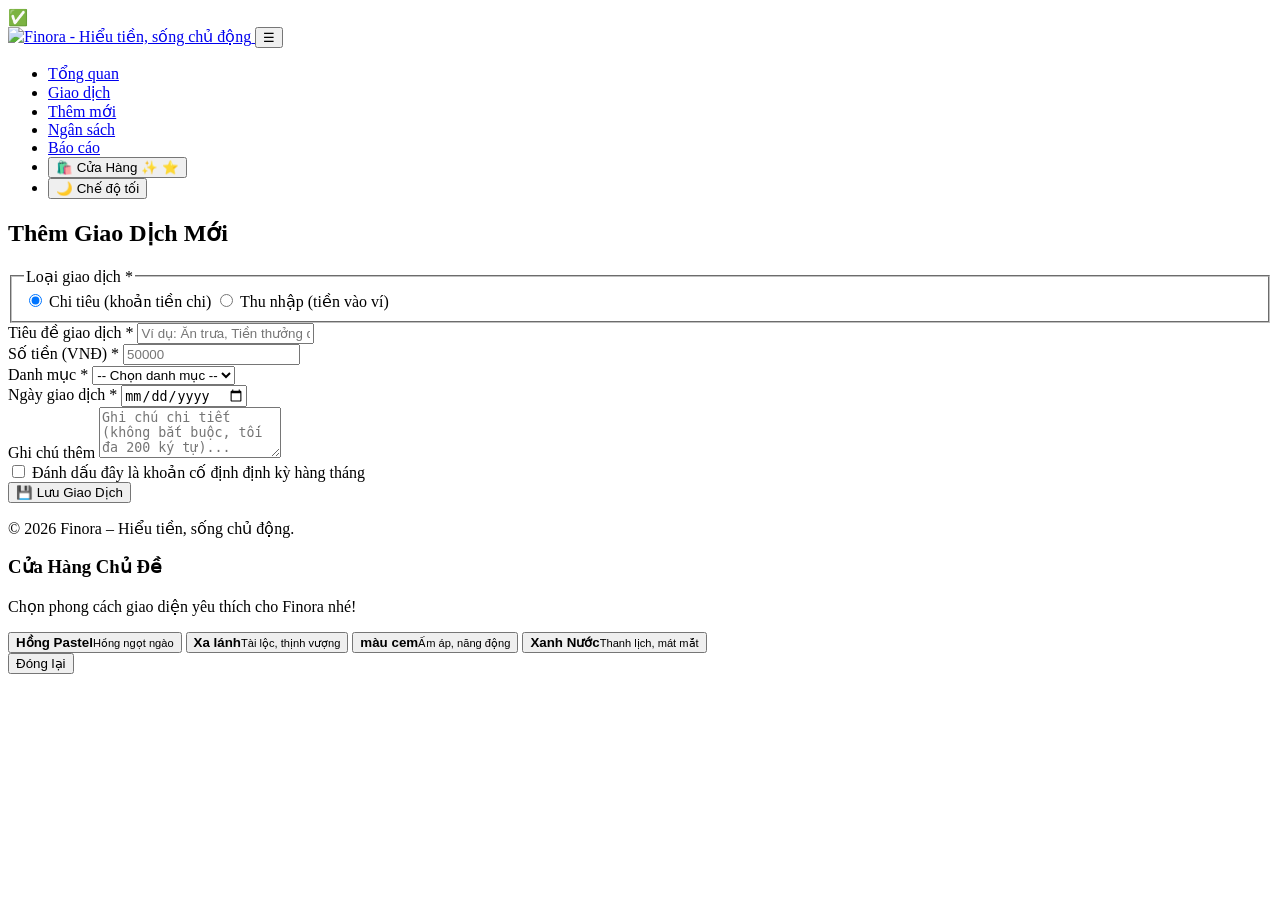
==== add-transaction.html @ 33b2a03c "Add files via upload" ====
<!DOCTYPE html>
<html lang="vi">
<head>
  <meta charset="UTF-8">
  <meta name="viewport" content="width=device-width, initial-scale=1.0">
  <title>Finora - Thêm Giao Dịch</title>
  <link rel="icon" type="image/png" href="images/favicon-finora.png">
  <link rel="apple-touch-icon" href="images/favicon-finora.png">
  <meta name="theme-color" content="#1e40af">
  <link rel="stylesheet" href="css/style.css">
  <link rel="stylesheet" href="css/responsive.css">
  <script src="js/main.js"></script>
</head>
<body>

  <!-- Thông báo nổi (toast) -->
  <div id="toastMessage" class="toast" role="status" aria-live="polite">
    <span aria-hidden="true">✅</span>
    <span id="toastText"></span>
  </div>

  <!-- Header & thanh điều hướng -->
  <header class="header">
    <div class="container header-content">
      <a href="index.html" class="logo" aria-label="Finora - Trang chủ">
        <img src="images/navbar-finora.png" alt="Finora - Hiểu tiền, sống chủ động">
      </a>
      <button class="nav-toggle" id="navToggle" type="button" aria-label="Mở menu" aria-expanded="false" aria-controls="mainNav">☰</button>
      <nav class="navbar" id="mainNav" aria-label="Menu chính">
        <ul>
          <li><a href="index.html">Tổng quan</a></li>
          <li><a href="transactions.html">Giao dịch</a></li>
          <li><a href="add-transaction.html" class="active" aria-current="page">Thêm mới</a></li>
          <li><a href="budget.html">Ngân sách</a></li>
          <li><a href="reports.html">Báo cáo</a></li>
          <li>
            <button id="themeStoreBtn" class="theme-store-btn" type="button">
              🛍️ Cửa Hàng
              <span class="sparkle-icon sparkle-1" aria-hidden="true">✨</span>
              <span class="sparkle-icon sparkle-2" aria-hidden="true">⭐</span>
            </button>
          </li>
          <li>
            <button id="themeToggleBtn" class="theme-toggle-btn" type="button">🌙 Chế độ tối</button>
          </li>
        </ul>
      </nav>
    </div>
  </header>

  <main class="main-content">
    <div class="container">
      <div class="form-card">
        <h2 class="form-title">Thêm Giao Dịch Mới</h2>

        <!-- FORM 1: thêm / sửa giao dịch (7 loại input, validation bằng JS) -->
        <form id="transactionForm" novalidate>

          <!-- 1. Radio: loại giao dịch -->
          <fieldset class="form-group form-fieldset">
            <legend class="form-label">Loại giao dịch <span class="required">*</span></legend>
            <div class="radio-group">
              <label class="radio-item" for="typeExpense">
                <input type="radio" id="typeExpense" name="transactionType" value="expense" checked>
                Chi tiêu (khoản tiền chi)
              </label>
              <label class="radio-item" for="typeIncome">
                <input type="radio" id="typeIncome" name="transactionType" value="income">
                Thu nhập (tiền vào ví)
              </label>
            </div>
          </fieldset>

          <!-- 2. Text: tiêu đề -->
          <div class="form-group">
            <label class="form-label" for="transTitle">Tiêu đề giao dịch <span class="required">*</span></label>
            <input type="text" id="transTitle" class="form-control" maxlength="80" placeholder="Ví dụ: Ăn trưa, Tiền thưởng dự án...">
            <span class="error-message" id="transTitleError"></span>
          </div>

          <div class="form-row">
            <!-- 3. Number: số tiền -->
            <div class="form-group">
              <label class="form-label" for="transAmount">Số tiền (VNĐ) <span class="required">*</span></label>
              <input type="number" id="transAmount" class="form-control" placeholder="50000" min="1000">
              <span class="error-message" id="transAmountError"></span>
            </div>

            <!-- 4. Select: danh mục -->
            <div class="form-group">
              <label class="form-label" for="transCategory">Danh mục <span class="required">*</span></label>
              <select id="transCategory" class="form-control">
                <option value="">-- Chọn danh mục --</option>
                <option value="Ăn uống">Ăn uống</option>
                <option value="Học tập">Học tập</option>
                <option value="Nhà ở">Nhà ở</option>
                <option value="Di chuyển">Di chuyển</option>
                <option value="Mua sắm">Mua sắm</option>
                <option value="Lương">Lương</option>
                <option value="Khác">Khác</option>
              </select>
              <span class="error-message" id="transCategoryError"></span>
            </div>
          </div>

          <!-- 5. Date: ngày giao dịch -->
          <div class="form-group">
            <label class="form-label" for="transDate">Ngày giao dịch <span class="required">*</span></label>
            <input type="date" id="transDate" class="form-control">
            <span class="error-message" id="transDateError"></span>
          </div>

          <!-- 6. Textarea: ghi chú -->
          <div class="form-group">
            <label class="form-label" for="transNote">Ghi chú thêm</label>
            <textarea id="transNote" class="form-control" rows="3" maxlength="220" placeholder="Ghi chú chi tiết (không bắt buộc, tối đa 200 ký tự)..."></textarea>
            <span class="error-message" id="transNoteError"></span>
          </div>

          <!-- 7. Checkbox: khoản cố định -->
          <div class="form-group">
            <label class="checkbox-item" for="isRecurring">
              <input type="checkbox" id="isRecurring" value="true">
              Đánh dấu đây là khoản cố định định kỳ hàng tháng
            </label>
          </div>

          <button type="submit" class="btn-submit">💾 Lưu Giao Dịch</button>
        </form>
      </div>
    </div>
  </main>

  <footer class="footer">
    <div class="container">
      <p>&copy; 2026 Finora &ndash; Hiểu tiền, sống chủ động.</p>
    </div>
  </footer>

  <!-- Modal Cửa hàng chủ đề -->
  <div class="theme-modal" id="themeModal" role="dialog" aria-modal="true" aria-labelledby="themeModalTitle">
    <div class="theme-modal-content">
      <h3 id="themeModalTitle"> Cửa Hàng Chủ Đề</h3>
      <p class="modal-note">Chọn phong cách giao diện yêu thích cho Finora nhé!</p>
      <div class="theme-grid">
        <button type="button" class="theme-option-card" data-theme-choice="pastel"><strong> Hồng Pastel</strong><small>Hồng ngọt ngào</small></button>
        <button type="button" class="theme-option-card" data-theme-choice="green"><strong> Xa lánh</strong><small>Tài lộc, thịnh vượng</small></button>
        <button type="button" class="theme-option-card" data-theme-choice="sunset"><strong> màu cem</strong><small>Ấm áp, năng động</small></button>
        <button type="button" class="theme-option-card" data-theme-choice="skyblue"><strong> Xanh Nước</strong><small>Thanh lịch, mát mắt</small></button>
      </div>
      <button type="button" id="closeThemeModal" class="btn-outline btn-block">Đóng lại</button>
    </div>
  </div>

  <script src="js/validation.js"></script>
</body>
</html>
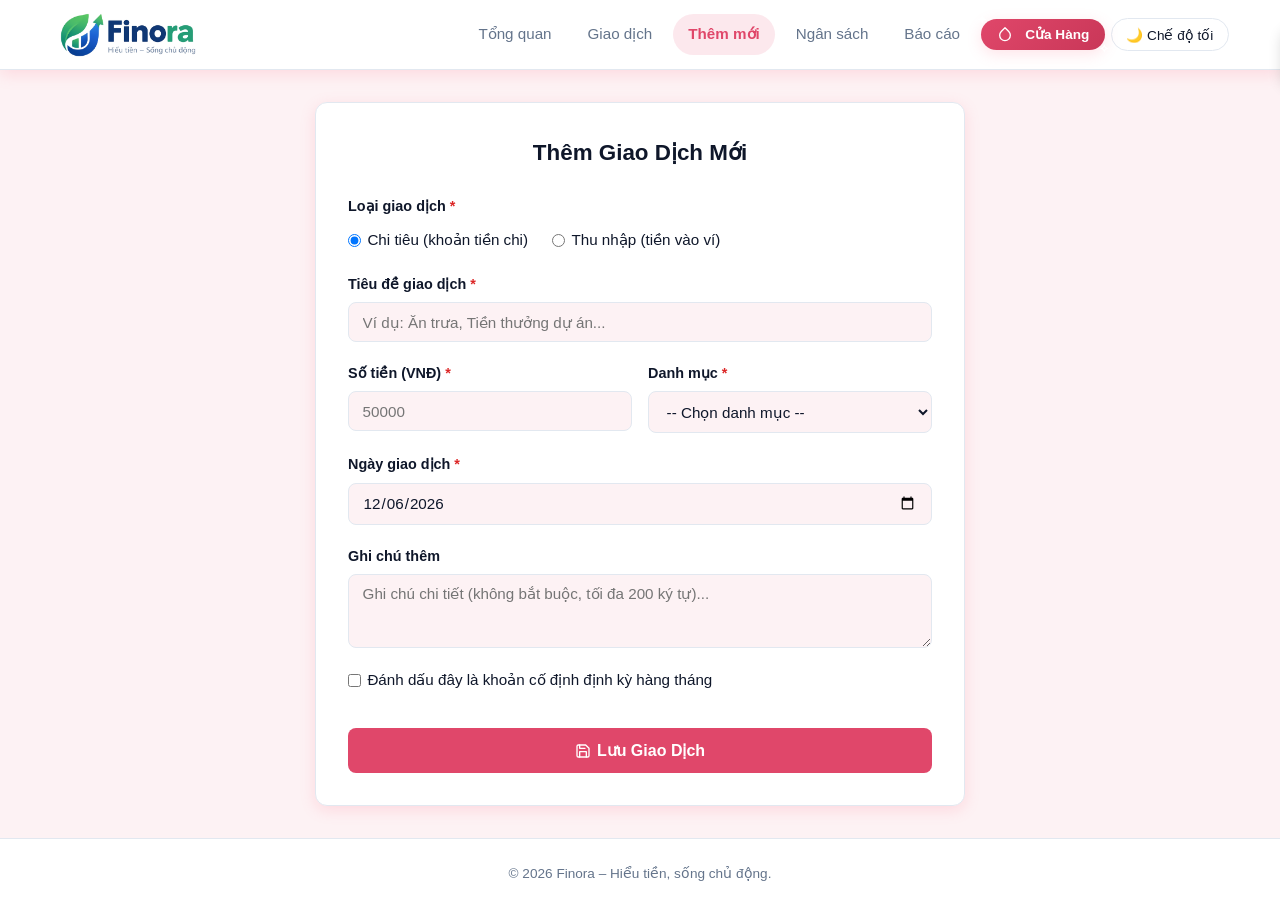
==== commit e918762a: "Add files via upload" ====
--- a/add-transaction.html
+++ b/add-transaction.html
@@ -15,7 +15,7 @@
 
   <!-- Thông báo nổi (toast) -->
   <div id="toastMessage" class="toast" role="status" aria-live="polite">
-    <span aria-hidden="true">✅</span>
+    <span aria-hidden="true">✔</span>
     <span id="toastText"></span>
   </div>
 
@@ -35,13 +35,15 @@
           <li><a href="reports.html">Báo cáo</a></li>
           <li>
             <button id="themeStoreBtn" class="theme-store-btn" type="button">
-              🛍️ Cửa Hàng
-              <span class="sparkle-icon sparkle-1" aria-hidden="true">✨</span>
-              <span class="sparkle-icon sparkle-2" aria-hidden="true">⭐</span>
+              <svg class="icon-svg" viewBox="0 0 24 24"><path d="M12 2.69l5.66 5.66a8 8 0 1 1-11.31 0z"/></svg>Cửa Hàng
+              <span class="sparkle-icon sparkle-1" aria-hidden="true">✦</span>
+              <span class="sparkle-icon sparkle-2" aria-hidden="true">✧</span>
             </button>
           </li>
           <li>
-            <button id="themeToggleBtn" class="theme-toggle-btn" type="button">🌙 Chế độ tối</button>
+            <button id="themeToggleBtn" class="theme-toggle-btn" type="button">
+              <svg class="icon-svg" viewBox="0 0 24 24"><path d="M21 12.79A9 9 0 1 1 11.21 3 7 7 0 0 0 21 12.79z"/></svg>Chế độ tối
+            </button>
           </li>
         </ul>
       </nav>
@@ -125,7 +127,9 @@
             </label>
           </div>
 
-          <button type="submit" class="btn-submit">💾 Lưu Giao Dịch</button>
+          <button type="submit" class="btn-submit">
+            <svg class="icon-svg" viewBox="0 0 24 24"><path d="M19 21H5a2 2 0 0 1-2-2V5a2 2 0 0 1 2-2h11l5 5v11a2 2 0 0 1-2 2z"/><polyline points="17 21 17 13 7 13 7 21"/><polyline points="7 3 7 8 15 8"/></svg>Lưu Giao Dịch
+          </button>
         </form>
       </div>
     </div>
@@ -140,13 +144,13 @@
   <!-- Modal Cửa hàng chủ đề -->
   <div class="theme-modal" id="themeModal" role="dialog" aria-modal="true" aria-labelledby="themeModalTitle">
     <div class="theme-modal-content">
-      <h3 id="themeModalTitle"> Cửa Hàng Chủ Đề</h3>
+      <h3 id="themeModalTitle">❖ Cửa Hàng Chủ Đề</h3>
       <p class="modal-note">Chọn phong cách giao diện yêu thích cho Finora nhé!</p>
       <div class="theme-grid">
-        <button type="button" class="theme-option-card" data-theme-choice="pastel"><strong> Hồng Pastel</strong><small>Hồng ngọt ngào</small></button>
-        <button type="button" class="theme-option-card" data-theme-choice="green"><strong> Xa lánh</strong><small>Tài lộc, thịnh vượng</small></button>
-        <button type="button" class="theme-option-card" data-theme-choice="sunset"><strong> màu cem</strong><small>Ấm áp, năng động</small></button>
-        <button type="button" class="theme-option-card" data-theme-choice="skyblue"><strong> Xanh Nước</strong><small>Thanh lịch, mát mắt</small></button>
+        <button type="button" class="theme-option-card" data-theme-choice="pastel"><strong>✦ Hồng Pastel</strong><small>Hồng ngọt ngào</small></button>
+        <button type="button" class="theme-option-card" data-theme-choice="green"><strong>✦ Xa lánh</strong><small>Tài lộc, thịnh vượng</small></button>
+        <button type="button" class="theme-option-card" data-theme-choice="sunset"><strong>✦ màu cem</strong><small>Ấm áp, năng động</small></button>
+        <button type="button" class="theme-option-card" data-theme-choice="skyblue"><strong>✦ Xanh Nước</strong><small>Thanh lịch, mát mắt</small></button>
       </div>
       <button type="button" id="closeThemeModal" class="btn-outline btn-block">Đóng lại</button>
     </div>
@@ -154,4 +158,4 @@
 
   <script src="js/validation.js"></script>
 </body>
-</html>
+</html>
--- a/css/style.css
+++ b/css/style.css
@@ -0,0 +1,725 @@
+/* ==========================================================================
+   FINORA - style.css
+   Mục lục:
+   1. Biến màu (CSS variables)      7. Form & validation
+   2. Reset & nền tảng              8. Toast thông báo
+   3. Header & điều hướng           9. Bộ lọc / tìm kiếm
+   4. Dashboard & thẻ thống kê     10. Ngân sách & biểu đồ
+   5. Bảng dữ liệu & cảnh báo      11. Cửa hàng chủ đề, slider, modal
+   6. Footer                       12. Hiệu ứng (animation)
+   (Các media query nằm ở responsive.css)
+   ========================================================================== */
+
+/* 1. BIẾN MÀU --------------------------------------------------------- */
+:root {
+  --primary: #1e40af;
+  --primary-hover: #1e3a8a;
+  --primary-soft: rgba(30, 64, 175, 0.09);
+  --success: #16a34a;
+  --danger: #dc2626;
+  --warning: #d97706;
+
+  --bg-body: #f8fafc;
+  --bg-card: #ffffff;
+  --text-main: #0f172a;
+  --text-muted: #64748b;
+  --border-color: #e2e8f0;
+  --shadow: 0 4px 6px -1px rgba(0, 0, 0, 0.05), 0 2px 4px -2px rgba(0, 0, 0, 0.05);
+  --radius: 12px;
+  --transition: all 0.25s ease-in-out;
+}
+
+/* 2. RESET & NỀN TẢNG ------------------------------------------------- */
+* {
+  margin: 0;
+  padding: 0;
+  box-sizing: border-box;
+  font-family: -apple-system, BlinkMacSystemFont, "Segoe UI", Roboto, Helvetica, Arial, sans-serif;
+}
+
+body {
+  background-color: var(--bg-body);
+  color: var(--text-main);
+  line-height: 1.6;
+  transition: var(--transition);
+  min-height: 100vh;
+  display: flex;
+  flex-direction: column;
+}
+
+.container {
+  width: 92%;
+  max-width: 1200px;
+  margin: 0 auto;
+}
+
+.main-content {
+  flex: 1;
+  padding: 2rem 0;
+}
+
+/* Chỉ hiện cho trình đọc màn hình (dùng cho label ẩn của ô lọc) */
+.sr-only {
+  position: absolute;
+  width: 1px;
+  height: 1px;
+  padding: 0;
+  margin: -1px;
+  overflow: hidden;
+  clip: rect(0, 0, 0, 0);
+  white-space: nowrap;
+  border: 0;
+}
+
+/* Nút dùng chung */
+.btn-primary,
+.btn-outline,
+.btn-danger,
+.btn-success {
+  display: inline-block;
+  padding: 0.55rem 1.1rem;
+  border-radius: 8px;
+  font-size: 0.9rem;
+  font-weight: 600;
+  text-decoration: none;
+  cursor: pointer;
+  transition: var(--transition);
+  border: 1px solid transparent;
+  white-space: nowrap;
+}
+
+.btn-primary { background-color: var(--primary); color: #fff; }
+.btn-primary:hover { background-color: var(--primary-hover); }
+
+.btn-success { background-color: var(--success); color: #fff; }
+.btn-success:hover { filter: brightness(0.92); }
+
+.btn-outline { background: transparent; color: var(--primary); border-color: var(--primary); }
+.btn-outline:hover { background-color: var(--primary-soft); }
+
+.btn-danger { background: transparent; color: var(--danger); border-color: var(--danger); }
+.btn-danger:hover { background-color: rgba(220, 38, 38, 0.1); }
+
+.btn-block { width: 100%; }
+
+/* 3. HEADER & ĐIỀU HƯỚNG --------------------------------------------- */
+.header {
+  background-color: var(--bg-card);
+  border-bottom: 1px solid var(--border-color);
+  position: sticky;
+  top: 0;
+  z-index: 100;
+  box-shadow: var(--shadow);
+}
+
+.header-content {
+  display: flex;
+  justify-content: space-between;
+  align-items: center;
+  padding: 0.6rem 0;
+  gap: 1rem;
+  position: relative;
+}
+
+.logo {
+  display: flex;
+  align-items: center;
+  text-decoration: none;
+  flex-shrink: 0;
+  background: #fff; /* logo nền trắng, giữ nguyên ở cả chế độ tối */
+  border-radius: 10px;
+  padding: 2px 8px;
+}
+
+.logo img { height: 46px; width: auto; display: block; }
+
+.navbar ul {
+  display: flex;
+  list-style: none;
+  gap: 0.35rem;
+  align-items: center;
+}
+
+.navbar a {
+  display: block;
+  text-decoration: none;
+  color: var(--text-muted);
+  font-weight: 500;
+  font-size: 0.95rem;
+  padding: 0.5rem 0.95rem;
+  border-radius: 999px;
+  transition: var(--transition);
+}
+
+.navbar a:hover,
+.navbar a.active {
+  color: var(--primary);
+  background-color: var(--primary-soft);
+}
+
+.navbar a.active { font-weight: 700; }
+
+.theme-toggle-btn {
+  background: transparent;
+  border: 1px solid var(--border-color);
+  color: var(--text-main);
+  padding: 0.45rem 0.9rem;
+  border-radius: 999px;
+  cursor: pointer;
+  font-size: 0.85rem;
+  transition: var(--transition);
+}
+
+.theme-toggle-btn:hover {
+  background-color: var(--primary-soft);
+  border-color: var(--primary);
+}
+
+.nav-toggle {
+  display: none;
+  background: transparent;
+  border: 1px solid var(--border-color);
+  color: var(--text-main);
+  width: 42px;
+  height: 42px;
+  border-radius: 10px;
+  font-size: 1.3rem;
+  cursor: pointer;
+}
+
+/* 4. DASHBOARD & THẺ THỐNG KÊ ---------------------------------------- */
+.top-bar {
+  display: flex;
+  justify-content: space-between;
+  align-items: center;
+  gap: 1rem;
+  margin-bottom: 1.75rem;
+}
+
+.top-actions {
+  display: flex;
+  align-items: center;
+  gap: 0.75rem;
+  flex-wrap: wrap;
+}
+
+.clock-display { font-size: 0.9rem; color: var(--text-muted); }
+
+.stats-grid {
+  display: grid;
+  grid-template-columns: repeat(4, 1fr);
+  gap: 1.25rem;
+  margin-bottom: 2rem;
+}
+
+.card,
+.budget-card {
+  background-color: var(--bg-card);
+  border-radius: var(--radius);
+  padding: 1.5rem;
+  border: 1px solid var(--border-color);
+  box-shadow: var(--shadow);
+}
+
+.card-spaced,
+.budget-card { margin-bottom: 1.5rem; }
+
+.card-subtitle { color: var(--text-muted); font-size: 0.85rem; }
+
+.stat-card-title { font-size: 0.9rem; color: var(--text-muted); margin-bottom: 0.5rem; }
+.stat-card-value { font-size: 1.5rem; font-weight: 700; word-break: break-word; }
+.stat-card-value.income { color: var(--success); }
+.stat-card-value.expense { color: var(--danger); }
+.stat-card-value.balance { color: var(--primary); }
+
+.section-header {
+  display: flex;
+  justify-content: space-between;
+  align-items: center;
+  margin-bottom: 1rem;
+}
+
+.link-more { color: var(--primary); text-decoration: none; font-size: 0.9rem; }
+.link-more:hover { text-decoration: underline; }
+
+/* 5. BẢNG DỮ LIỆU & CẢNH BÁO ----------------------------------------- */
+.alert-banner {
+  background-color: rgba(220, 38, 38, 0.1);
+  border: 1px solid var(--danger);
+  color: var(--danger);
+  padding: 1rem 1.25rem;
+  border-radius: var(--radius);
+  margin-bottom: 2rem;
+  font-size: 0.95rem;
+  display: none; /* JS thêm class .show khi có ngân sách bị vượt */
+}
+
+.alert-banner.show { display: block; }
+
+.table-responsive {
+  width: 100%;
+  overflow-x: auto;
+  background-color: var(--bg-card);
+  border-radius: var(--radius);
+  border: 1px solid var(--border-color);
+  box-shadow: var(--shadow);
+}
+
+table { width: 100%; border-collapse: collapse; text-align: left; }
+
+th, td {
+  padding: 0.9rem 1rem;
+  border-bottom: 1px solid var(--border-color);
+  font-size: 0.95rem;
+}
+
+th { background-color: var(--primary-soft); color: var(--text-muted); font-weight: 600; }
+tbody tr:last-child td { border-bottom: none; }
+tbody tr:hover { background-color: var(--primary-soft); }
+
+.amount-income { font-weight: 600; color: var(--success); }
+.amount-expense { font-weight: 600; color: var(--danger); }
+.cell-note { color: var(--text-muted); font-size: 0.85rem; }
+.cell-actions { white-space: nowrap; }
+.empty-cell { text-align: center; color: var(--text-muted); padding: 2rem; }
+
+.badge {
+  display: inline-block;
+  padding: 0.25rem 0.6rem;
+  border-radius: 6px;
+  font-size: 0.8rem;
+  font-weight: 600;
+}
+
+.badge-income { background-color: rgba(22, 163, 74, 0.15); color: var(--success); }
+.badge-expense { background-color: rgba(220, 38, 38, 0.15); color: var(--danger); }
+
+.btn-edit,
+.btn-delete {
+  display: inline-block;
+  background-color: transparent;
+  padding: 0.3rem 0.6rem;
+  border-radius: 6px;
+  cursor: pointer;
+  font-size: 0.8rem;
+  font-weight: 600;
+  text-decoration: none;
+  transition: var(--transition);
+}
+
+.btn-edit { color: var(--primary); border: 1px solid var(--primary); margin-right: 0.35rem; }
+.btn-edit:hover { background-color: var(--primary); color: #fff; }
+.btn-delete { color: var(--danger); border: 1px solid var(--danger); }
+.btn-delete:hover { background-color: var(--danger); color: #fff; }
+
+/* 6. FOOTER ------------------------------------------------------------ */
+.footer {
+  background-color: var(--bg-card);
+  border-top: 1px solid var(--border-color);
+  padding: 1.5rem 0;
+  text-align: center;
+  color: var(--text-muted);
+  font-size: 0.85rem;
+}
+
+/* 7. FORM & VALIDATION ------------------------------------------------- */
+.form-card {
+  max-width: 650px;
+  margin: 0 auto;
+  background-color: var(--bg-card);
+  padding: 2rem;
+  border-radius: var(--radius);
+  border: 1px solid var(--border-color);
+  box-shadow: var(--shadow);
+}
+
+.form-title { margin-bottom: 1.5rem; font-size: 1.4rem; text-align: center; }
+.form-group { margin-bottom: 1.25rem; display: flex; flex-direction: column; }
+.form-row { display: grid; grid-template-columns: 1fr 1fr; gap: 1rem; }
+
+.form-label { font-size: 0.9rem; font-weight: 600; margin-bottom: 0.4rem; color: var(--text-main); }
+.form-label .required { color: var(--danger); }
+
+.form-control {
+  width: 100%;
+  padding: 0.65rem 0.85rem;
+  border: 1px solid var(--border-color);
+  border-radius: 8px;
+  background-color: var(--bg-body);
+  color: var(--text-main);
+  font-size: 0.95rem;
+  transition: var(--transition);
+}
+
+.form-control:focus {
+  outline: none;
+  border-color: var(--primary);
+  box-shadow: 0 0 0 3px var(--primary-soft);
+}
+
+textarea.form-control { resize: vertical; }
+
+/* Ô input đang có lỗi */
+.form-control.input-error {
+  border-color: var(--danger);
+  background-color: rgba(220, 38, 38, 0.05);
+}
+
+/* Dòng chữ báo lỗi màu đỏ dưới ô input */
+.error-message {
+  color: var(--danger);
+  font-size: 0.82rem;
+  margin-top: 0.35rem;
+  display: none;
+}
+
+.error-message.show { display: block; }
+
+.radio-group { display: flex; gap: 1.5rem; align-items: center; flex-wrap: wrap; margin-top: 0.25rem; }
+
+.radio-item,
+.checkbox-item {
+  display: flex;
+  align-items: center;
+  gap: 0.4rem;
+  font-size: 0.95rem;
+  cursor: pointer;
+}
+
+.btn-submit {
+  width: 100%;
+  padding: 0.8rem;
+  background-color: var(--primary);
+  color: #fff;
+  border: none;
+  border-radius: 8px;
+  font-size: 1rem;
+  font-weight: 600;
+  cursor: pointer;
+  transition: var(--transition);
+  margin-top: 1rem;
+}
+
+.btn-submit:hover { background-color: var(--primary-hover); }
+
+.form-hint { color: var(--text-muted); font-size: 0.9rem; margin-bottom: 1rem; }
+
+/* 8. TOAST THÔNG BÁO --------------------------------------------------- */
+.toast {
+  position: fixed;
+  top: 20px;
+  right: 20px;
+  background-color: var(--success);
+  color: #fff;
+  padding: 1rem 1.5rem;
+  border-radius: 8px;
+  box-shadow: 0 10px 15px -3px rgba(0, 0, 0, 0.2);
+  z-index: 1100;
+  display: flex;
+  align-items: center;
+  gap: 0.5rem;
+  transform: translateX(130%);
+  transition: transform 0.3s ease-in-out;
+}
+
+.toast.show { transform: translateX(0); }
+.toast.error { background-color: var(--danger); }
+
+/* 9. BỘ LỌC / TÌM KIẾM ------------------------------------------------- */
+.filter-card {
+  background-color: var(--bg-card);
+  padding: 1.25rem;
+  border-radius: var(--radius);
+  border: 1px solid var(--border-color);
+  box-shadow: var(--shadow);
+  margin-bottom: 1rem;
+}
+
+.filter-grid {
+  display: grid;
+  grid-template-columns: 1.8fr 1.1fr 1fr 1fr auto;
+  gap: 1rem;
+  align-items: center;
+}
+
+.filter-actions { display: flex; gap: 0.5rem; }
+.result-summary { color: var(--text-muted); font-size: 0.9rem; margin-bottom: 0.75rem; }
+
+/* 10. NGÂN SÁCH & BIỂU ĐỒ --------------------------------------------- */
+.budget-item { padding: 1rem 0; border-bottom: 1px solid var(--border-color); }
+.budget-item:last-child { border-bottom: none; }
+
+.budget-item-head {
+  display: flex;
+  justify-content: space-between;
+  align-items: center;
+  gap: 1rem;
+  font-weight: 600;
+}
+
+.budget-item-numbers { color: var(--text-muted); font-weight: 500; font-size: 0.9rem; }
+
+.budget-item-meta {
+  display: flex;
+  justify-content: space-between;
+  gap: 1rem;
+  font-size: 0.85rem;
+  color: var(--text-muted);
+}
+
+.budget-item-meta .over { color: var(--danger); font-weight: 600; }
+.budget-item-meta .ok { color: var(--success); }
+
+.progress-container {
+  width: 100%;
+  height: 20px;
+  background-color: var(--border-color);
+  border-radius: 12px;
+  overflow: hidden;
+  margin: 0.75rem 0 0.5rem;
+}
+
+.progress-bar {
+  height: 100%;
+  width: 0;
+  background-color: var(--success);
+  transition: width 0.6s ease-in-out, background-color 0.3s ease;
+  border-radius: 12px;
+}
+
+.progress-bar.warn { background-color: var(--warning); }
+.progress-bar.over { background-color: var(--danger); }
+
+.data-actions { display: flex; gap: 0.75rem; flex-wrap: wrap; margin-top: 1rem; }
+
+/* Biểu đồ cột thuần CSS */
+.chart-container {
+  display: flex;
+  justify-content: space-around;
+  align-items: flex-end;
+  height: 280px;
+  padding-top: 2rem;
+  border-bottom: 2px solid var(--border-color);
+  margin-top: 1.5rem;
+  gap: 1rem;
+}
+
+.chart-empty { margin: auto; color: var(--text-muted); }
+
+.chart-bar-group {
+  display: flex;
+  flex-direction: column;
+  align-items: center;
+  flex: 1;
+  min-width: 0;
+  height: 100%;
+  justify-content: flex-end;
+}
+
+.chart-bar-value { font-size: 0.75rem; font-weight: 600; color: var(--text-muted); margin-bottom: 0.35rem; text-align: center; }
+
+.chart-bar {
+  width: 45px;
+  max-width: 100%;
+  background: linear-gradient(180deg, var(--primary) 0%, var(--primary-hover) 100%);
+  border-radius: 6px 6px 0 0;
+  transition: height 0.8s ease;
+  min-height: 4px;
+}
+
+.chart-bar-label { margin-top: 0.5rem; font-size: 0.8rem; color: var(--text-muted); text-align: center; font-weight: 500; }
+
+/* 11. CỬA HÀNG CHỦ ĐỀ, SLIDER, MODAL ---------------------------------- */
+/* Mỗi chủ đề có bản sáng và bản tối riêng: data-theme="<màu>" hoặc "<màu>-dark" */
+:root[data-theme="pastel"] {
+  --bg-body: #fdf2f4; --primary: #e0476a; --primary-hover: #c93758; --primary-soft: rgba(224, 71, 106, 0.12);
+  --shadow: 0 4px 15px rgba(255, 117, 140, 0.2);
+}
+:root[data-theme="green"] {
+  --bg-body: #f1f8f5; --primary: #2e7d32; --primary-hover: #1b5e20; --primary-soft: rgba(46, 125, 50, 0.12);
+  --shadow: 0 4px 15px rgba(46, 125, 50, 0.2);
+}
+:root[data-theme="sunset"] {
+  --bg-body: #fff9f0; --primary: #d9531e; --primary-hover: #b8420f; --primary-soft: rgba(217, 83, 30, 0.12);
+  --shadow: 0 4px 15px rgba(255, 111, 60, 0.2);
+}
+:root[data-theme="skyblue"] {
+  --bg-body: #f0f7ff; --primary: #2563eb; --primary-hover: #1d4ed8; --primary-soft: rgba(37, 99, 235, 0.12);
+  --shadow: 0 4px 15px rgba(59, 130, 246, 0.2);
+}
+
+:root[data-theme="pastel-dark"] {
+  --bg-body: #1f1318; --bg-card: #2d1c22;
+  --primary: #ff859b; --primary-hover: #ff6582; --primary-soft: rgba(255, 133, 155, 0.15);
+  --text-main: #fce4ec; --text-muted: #d09daa; --border-color: #4a2e36;
+  --shadow: 0 4px 15px rgba(0, 0, 0, 0.45);
+}
+:root[data-theme="green-dark"] {
+  --bg-body: #0f1c14; --bg-card: #182b20;
+  --primary: #66bb6a; --primary-hover: #4caf50; --primary-soft: rgba(102, 187, 106, 0.15);
+  --text-main: #e8f5e9; --text-muted: #94b39e; --border-color: #2b4d38;
+  --shadow: 0 4px 15px rgba(0, 0, 0, 0.45);
+}
+:root[data-theme="sunset-dark"] {
+  --bg-body: #211610; --bg-card: #332219;
+  --primary: #ff9a3c; --primary-hover: #ff7f11; --primary-soft: rgba(255, 154, 60, 0.15);
+  --text-main: #fff9f0; --text-muted: #c9ab96; --border-color: #4f3728;
+  --shadow: 0 4px 15px rgba(0, 0, 0, 0.45);
+}
+:root[data-theme="skyblue-dark"] {
+  --bg-body: #0b1528; --bg-card: #16243d;
+  --primary: #60a5fa; --primary-hover: #3b82f6; --primary-soft: rgba(96, 165, 250, 0.15);
+  --text-main: #f0f7ff; --text-muted: #94a3b8; --border-color: #263b5e;
+  --shadow: 0 4px 15px rgba(0, 0, 0, 0.45);
+}
+
+/* Ở chế độ tối, chữ trên nút chính cần đậm để đủ tương phản với màu nền sáng */
+:root[data-theme$="-dark"] .btn-primary,
+:root[data-theme$="-dark"] .btn-submit,
+:root[data-theme$="-dark"] .theme-store-btn { color: #111827; }
+
+.theme-store-btn {
+  position: relative;
+  background: linear-gradient(135deg, var(--primary), var(--primary-hover));
+  color: #fff;
+  border: none;
+  padding: 0.45rem 1rem;
+  border-radius: 999px;
+  cursor: pointer;
+  font-size: 0.85rem;
+  font-weight: 600;
+  box-shadow: var(--shadow);
+  display: inline-flex;
+  align-items: center;
+  gap: 0.4rem;
+  transition: var(--transition);
+}
+
+.theme-store-btn:hover { transform: scale(1.05); }
+
+.sparkle-icon { position: absolute; font-size: 12px; animation: sparkle 1.5s infinite alternate; }
+.sparkle-1 { top: -6px; left: -4px; }
+.sparkle-2 { bottom: -6px; right: -4px; animation-delay: 0.5s; }
+
+/* Slider ảnh ở đầu trang chủ */
+.banner-slider {
+  background: var(--bg-card);
+  border-radius: var(--radius);
+  box-shadow: var(--shadow);
+  margin-bottom: 1.75rem;
+  padding: 12px;
+  border: 1px solid var(--border-color);
+  text-align: center;
+}
+
+.slider-box {
+  position: relative;
+  width: 100%;
+  height: 200px;
+  border-radius: 8px;
+  overflow: hidden;
+  background: var(--border-color);
+}
+
+.slider-box img {
+  position: absolute;
+  inset: 0;
+  width: 100%;
+  height: 100%;
+  object-fit: cover;
+  opacity: 0;
+  transition: opacity 0.8s ease;
+}
+
+.slider-box img.active-slide { opacity: 1; }
+.slider-box img.img-failed { display: none; } /* ảnh lỗi mạng thì ẩn, nền xám vẫn hiển thị */
+
+.slider-caption { font-size: 0.85rem; margin-top: 6px; color: var(--text-muted); }
+
+/* Modal cửa hàng chủ đề */
+.theme-modal {
+  display: none;
+  position: fixed;
+  inset: 0;
+  background: rgba(0, 0, 0, 0.5);
+  justify-content: center;
+  align-items: center;
+  z-index: 1000;
+}
+
+.theme-modal.open { display: flex; }
+
+.theme-modal-content {
+  background: var(--bg-card);
+  color: var(--text-main);
+  padding: 24px;
+  border-radius: 16px;
+  width: 380px;
+  max-width: 90%;
+  box-shadow: 0 10px 25px rgba(0, 0, 0, 0.3);
+  text-align: center;
+  border: 1px solid var(--border-color);
+}
+
+.modal-note { font-size: 0.85rem; color: var(--text-muted); margin-top: 4px; }
+.theme-grid { display: grid; grid-template-columns: repeat(2, 1fr); gap: 12px; margin: 18px 0; }
+
+.theme-option-card {
+  border: 2px solid var(--border-color);
+  border-radius: 10px;
+  padding: 12px;
+  cursor: pointer;
+  background: var(--bg-body);
+  color: var(--text-main);
+  transition: var(--transition);
+  display: flex;
+  flex-direction: column;
+  gap: 2px;
+}
+
+.theme-option-card:hover,
+.theme-option-card.selected { border-color: var(--primary); transform: translateY(-2px); }
+.theme-option-card strong { font-size: 0.95rem; }
+.theme-option-card small { font-size: 0.75rem; color: var(--text-muted); }
+
+/* 12. HIỆU ỨNG --------------------------------------------------------- */
+@keyframes sparkle {
+  from { transform: translateY(0) scale(1); }
+  to { transform: translateY(-3px) scale(1.2); }
+}
+
+@keyframes fadeInUp {
+  from { opacity: 0; transform: translateY(14px); }
+  to { opacity: 1; transform: translateY(0); }
+}
+
+.card,
+.budget-card,
+.form-card,
+.filter-card { animation: fadeInUp 0.5s ease both; }
+
+@media (prefers-reduced-motion: reduce) {
+  * { animation: none !important; transition: none !important; }
+}
+
+/* Bổ sung: fieldset của radio & lưới 3 thẻ (trang báo cáo) */
+.form-fieldset { border: none; }
+.form-fieldset legend { padding: 0; }
+.stats-grid-3 { grid-template-columns: repeat(3, 1fr); }
+.top-actions .form-control { width: auto; }
+.badge, td:first-child { white-space: nowrap; }
+#goalList { margin-top: 1.5rem; }
+.date-sep { color: var(--text-muted); font-size: 0.9rem; text-align: center; }
+
+.icon-svg {
+  width: 16px;
+  height: 16px;
+  vertical-align: -3px;
+  margin-right: 6px;
+  stroke: currentColor;
+  fill: none;
+  stroke-width: 2;
+  stroke-linecap: round;
+  stroke-linejoin: round;
+  display: inline-block;
+}
--- a/css/responsive.css
+++ b/css/responsive.css
@@ -0,0 +1,106 @@
+/*
+   FINORA - responsive.css*/
+
+/* Tablet & màn hình nhỏ: menu dạng nút ☰ (7 mục nav không vừa 1 hàng) */
+@media (max-width: 992px) {
+  .nav-toggle { display: block; }
+
+  .navbar {
+    display: none;
+    position: absolute;
+    top: 100%;
+    left: 0;
+    right: 0;
+    background: var(--bg-card);
+    border: 1px solid var(--border-color);
+    border-radius: var(--radius);
+    box-shadow: var(--shadow);
+    padding: 0.75rem;
+    margin-top: 0.5rem;
+  }
+
+  .navbar.open { display: block; }
+
+  .navbar ul { flex-direction: column; align-items: stretch; gap: 0.25rem; }
+  .navbar li:nth-last-child(-n+2) { margin-top: 0.4rem; }
+  .theme-toggle-btn,
+  .theme-store-btn { width: 100%; justify-content: center; padding: 0.6rem; }
+
+  .stats-grid { grid-template-columns: repeat(2, 1fr); }
+  .filter-grid { grid-template-columns: 1fr 1fr; }
+}
+
+/* Điện thoại */
+@media (max-width: 576px) {
+  .main-content { padding: 1.25rem 0; }
+
+  .stats-grid { grid-template-columns: 1fr; gap: 1rem; }
+  .filter-grid { grid-template-columns: 1fr; gap: 0.75rem; }
+  .form-row { grid-template-columns: 1fr; gap: 0; }
+
+  .top-bar { flex-direction: column; align-items: flex-start; gap: 0.75rem; }
+  .top-actions { width: 100%; }
+  .top-actions .form-control { flex: 1; }
+
+  .filter-actions { width: 100%; }
+  .filter-actions button { flex: 1; }
+
+  .form-card { padding: 1.25rem; }
+  .budget-card, .card { padding: 1.1rem; }
+  .radio-group { flex-direction: column; align-items: flex-start; gap: 0.6rem; }
+
+  .budget-item-head,
+  .budget-item-meta { flex-direction: column; align-items: flex-start; gap: 0.2rem; }
+
+  .slider-box { height: 150px; }
+  .chart-container { height: 240px; gap: 0.4rem; }
+  .chart-bar { width: 28px; }
+  .chart-bar-value { font-size: 0.65rem; }
+  .chart-bar-label { font-size: 0.7rem; }
+
+  /* Bảng thu gọn chữ; cuộn ngang trong khung .table-responsive */
+  th, td { padding: 0.6rem 0.5rem; font-size: 0.82rem; }
+  .table-responsive table { min-width: 520px; }
+  .btn-edit, .btn-delete { padding: 0.25rem 0.45rem; font-size: 0.75rem; }
+
+  .toast { left: 12px; right: 12px; top: 12px; }
+}
+
+/* Lưới 3 thẻ (báo cáo) cũng phải xuống 1 cột trên điện thoại */
+@media (max-width: 992px) {
+  .stats-grid-3 { grid-template-columns: repeat(3, 1fr); }
+}
+/* Lưới 3 thẻ (báo cáo) cũng phải xuống 1 cột trên điện thoại */
+@media (max-width: 992px) {
+  .stats-grid-3 { grid-template-columns: repeat(3, 1fr); }
+}
+
+@media (max-width: 576px) {
+  .stats-grid-3 { grid-template-columns: 1fr; }
+
+  /* Thanh công cụ trang Báo cáo & Trang chủ tự co giãn gọn trên màn 390px */
+  .top-actions {
+    width: 100%;
+    display: grid;
+    grid-template-columns: 1fr 1fr;
+    gap: 0.5rem;
+  }
+  .top-actions .date-sep {
+    display: none; /* Ẩn chữ "đến" trên màn nhỏ để 2 ô ngày nằm song song đẹp mắt */
+  }
+  .top-actions #btnExportCSV {
+    grid-column: 1 / -1;
+    width: 100%;
+    text-align: center;
+  }
+
+  /* Bảng 4 cột (Báo cáo) và 5 cột (Trang chủ) tự co vừa khít màn 390px */
+  .table-responsive table {
+    min-width: 100%;
+  }
+
+  /* Bảng 7 cột ở trang Giao dịch giữ thanh cuộn ngang riêng trong khung */
+  .table-responsive:has(#transactionListTable) table {
+    min-width: 520px;
+  }
+}
